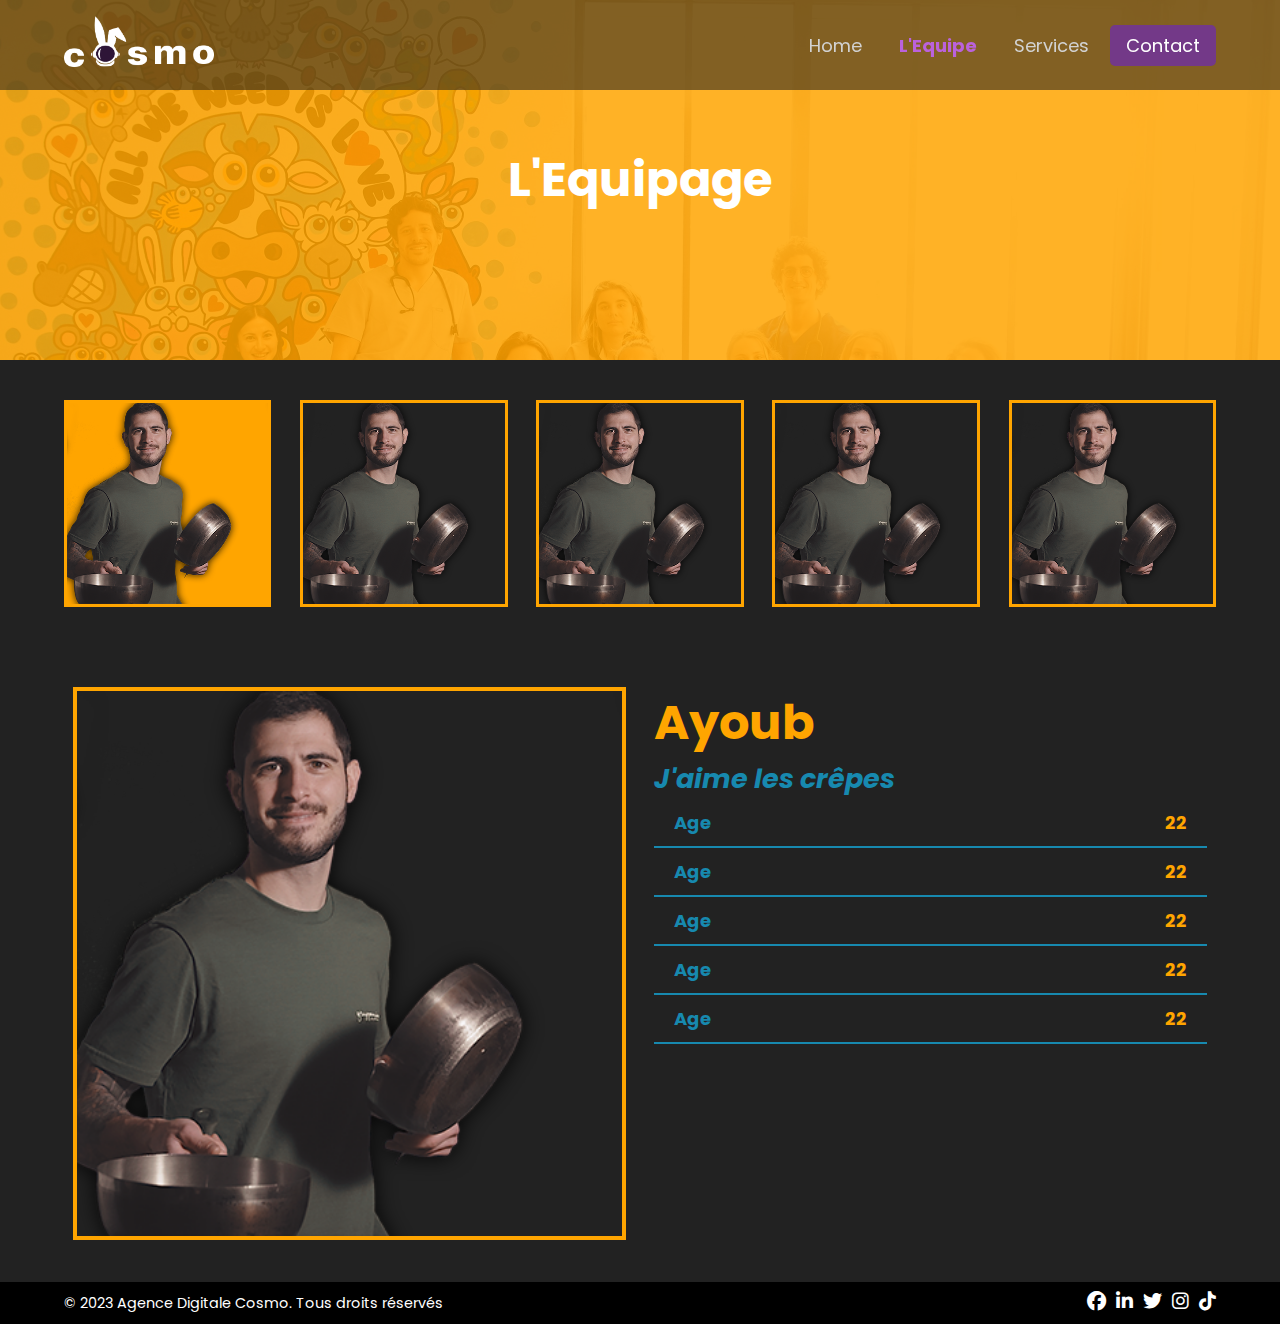
==== pages/equipe.html @ 5e19928f "added initial files" ====
<!DOCTYPE html>
<html lang="fr">
<head>
    <meta charset="UTF-8">
    <meta http-equiv="X-UA-Compatible" content="IE=edge">
    <meta name="viewport" content="width=device-width, initial-scale=1.0">

    <link rel="stylesheet" href="../styles/styles.css">
    <link rel="stylesheet" href="../styles/equipe.css">
    <link rel="stylesheet" href="https://cdnjs.cloudflare.com/ajax/libs/font-awesome/6.4.0/css/all.min.css">
    <title>L'Equipe</title>
</head>
<body>
    <!-- Header -->
    <header id="header">
        <section class="logo">
            
            <img src="../img/cosmoLogo.png" alt="">
        </section>

        <nav class="pcNav">
            <ul>
                <li><a href="../index.html">Home</a></li>
                <li><a href="./equipe.html" class="current">L'Equipe</a></li>
                <li><a href="./services.html">Services</a></li>
                <li class="contactNav"><a href="./contact.html">Contact</a></li>
            </ul>
        </nav>

        <i class="fa-solid fa-bars hambugerMenu" onclick="appearNav()"></i>
        
        <nav class="otherNav" id="otherNav">
            <ul>
                <li><a href="../index.html">Home</a></li>
                <li><a href="./equipe.html" class="current">L'Equipe</a></li>
                <li><a href="./services.html">Services</a></li>
                <li class="contactNav"><a href="./contact.html">Contact</a></li>
            </ul>
        </nav>

    </header>


    <!-- Main -->
    <main>

        <article class="heroServices">
            <h1>L'Equipage</h1>
        </article>
        
        <!-- Crew Squares-->
        <article class="crewSquares">
            <figure onclick="Ayoub()">
                <div class="overlay" style="opacity: 1;" id="AyoubBtn"></div>
                <img src="../img/thumb_pietro.png" alt="">
            </figure>

            <figure onclick="Fouad()">
                <div class="overlay" id="FouadBtn"></div>
                <img src="../img/thumb_pietro.png" alt="">
            </figure>

            <figure onclick="Cedric()">
                <div class="overlay" id="CedricBtn"></div>
                <img src="../img/thumb_pietro.png" alt="">
            </figure>

            <figure onclick="Renata()">
                <div class="overlay" id="RenataBtn"></div>
                <img src="../img/thumb_pietro.png" alt="">
            </figure>

            <figure onclick="Afif()">
                <div class="overlay" id="AfifBtn"></div>
                <img src="../img/thumb_pietro.png" alt="">
            </figure>
        </article>

        <article class="crewInformation" style="display: flex;" id="Ayoub">
            <section class="video">
                <img src="../img/thumb_pietro.png" alt="">
            </section>
            <section class="crewText">
                <h1>Ayoub</h1>
                <h2>J'aime les crêpes</h2>
                <ul>
                    <li><p>Age</p> <p>22</p></li>
                    <li><p>Age</p> <p>22</p></li>
                    <li><p>Age</p> <p>22</p></li>
                    <li><p>Age</p> <p>22</p></li>
                    <li><p>Age</p> <p>22</p></li>
                </ul>
            </section>
        </article>

        <article class="crewInformation" id="Fouad">
            <section class="video">
                <img src="../img/thumb_pietro.png" alt="">
            </section>
            <section class="crewText">
                <h1>Fouad</h1>
                <h2>J'aime manger</h2>
                <ul>
                    <li>
                        <p>Age</p>
                        <p>22</p>
                    </li>
                    <li>
                        <p>Age</p>
                        <p>22</p>
                    </li>
                    <li>
                        <p>Age</p>
                        <p>22</p>
                    </li>
                    <li>
                        <p>Age</p>
                        <p>22</p>
                    </li>
                    <li>
                        <p>Age</p>
                        <p>22</p>
                    </li>
                </ul>
            </section>
        </article>

        <article class="crewInformation" id="Cedric">
            <section class="video">
                <img src="../img/thumb_pietro.png" alt="">
            </section>
            <section class="crewText">
                <h1>Cedric</h1>
                <h2>J'aime manger une pizza avec de l'ananas</h2>
                <ul>
                    <li>
                        <p>Age</p>
                        <p>22</p>
                    </li>
                    <li>
                        <p>Age</p>
                        <p>22</p>
                    </li>
                    <li>
                        <p>Age</p>
                        <p>22</p>
                    </li>
                    <li>
                        <p>Age</p>
                        <p>22</p>
                    </li>
                    <li>
                        <p>Age</p>
                        <p>22</p>
                    </li>
                </ul>
            </section>
        </article>

        <article class="crewInformation" id="Renata">
            <section class="video">
                <img src="../img/thumb_pietro.png" alt="">
            </section>
            <section class="crewText">
                <h1>Renata</h1>
                <h2>J'aime pas manger du tout</h2>
                <ul>
                    <li>
                        <p>Age</p>
                        <p>22</p>
                    </li>
                    <li>
                        <p>Age</p>
                        <p>22</p>
                    </li>
                    <li>
                        <p>Age</p>
                        <p>22</p>
                    </li>
                    <li>
                        <p>Age</p>
                        <p>22</p>
                    </li>
                    <li>
                        <p>Age</p>
                        <p>22</p>
                    </li>
                </ul>
            </section>
        </article>

        <article class="crewInformation" id="Afif">
            <section class="video">
                <img src="../img/thumb_pietro.png" alt="">
            </section>
            <section class="crewText">
                <h1>Afif</h1>
                <h2>J'aime du couscous sans merguez</h2>
                <ul>
                    <li>
                        <p>Age</p>
                        <p>22</p>
                    </li>
                    <li>
                        <p>Age</p>
                        <p>22</p>
                    </li>
                    <li>
                        <p>Age</p>
                        <p>22</p>
                    </li>
                    <li>
                        <p>Age</p>
                        <p>22</p>
                    </li>
                    <li>
                        <p>Age</p>
                        <p>22</p>
                    </li>
                </ul>
            </section>
        </article>
        
        

    </main>

    <footer>
        <section class="secondFooter">
            <p>© 2023 Agence Digitale Cosmo. Tous droits réservés</p>
            
            <ul>
                <li><a href="#"><i class="fa-brands fa-facebook"></i></a></li>
                <li><a href="#"><i class="fa-brands fa-linkedin-in"></i></a></li>
                <li><a href="#"><i class="fa-brands fa-twitter"></i></a></li>
                <li><a href="#"><i class="fa-brands fa-instagram"></i></a></li>
                <li><a href="#"><i class="fa-brands fa-tiktok"></i></a></li>
            </ul>
            </div>
        </section>
    </footer>

    <script src="../js/script.js"></script>
</body>
</html>
---- styles/styles.css ----
@import url('https://fonts.googleapis.com/css?family=Poppins');

*{
    margin: 0;
    padding: 0;
    box-sizing: border-box;
}

ul{
    list-style: none;
}

a{
    text-decoration: none;
    color: black;
}

body{
    font-size: 18px;
    font-family: 'Poppins', sans-serif;
    background-color: #222;
}

img{
    width: 100%;
    object-fit: cover;
}

/* Header */

header{
    padding: 0 5%;
    background-color: #22222290;
    display: flex;
    justify-content: space-between;
    align-items: center;
    height: 10vh;
    position: fixed;
    top: 0;
    left: 0;
    z-index: 99;
    width: 100%;
}

.DarkerHeader{
    background-color: #222;
}
header nav ul{
    display: flex;
    position: relative;
    gap: 5px;
    width: 100%;
    justify-content: center;
    align-items: center;
}




header nav ul a{
    padding: 8px 16px;
    transition: 0.3s ease;
    color: #d2d2d2;
}


header nav ul a:hover{
    color: #bb62dc;
}

header .current{
    color: #bb62dc;
    font-weight: bold;
}

header nav ul .contactNav a{
    background-color: #733988;
    border-radius: 5px;
    color: white;
    transition: 0.2s ease-in-out;
}

header nav ul .contactNav a:hover{
    filter: brightness(1.3);
}

.logo{
    width: 150px;
}


header .fa-solid, .fa-bars, .hambugerMenu, .hambugerMenu::before{
    display: none;
    font-size: 2rem;
}

.otherNav{
    display: none;
}

@media (max-width:800px) {

    /* Nav */

    header .fa-solid,
        .fa-bars,
        .hambugerMenu,
        .hambugerMenu::before {
        display: block;
        font-size: 2rem;
        color: white;
        cursor: pointer;
    }

    .pcNav {
        display: none;
    }

    .otherNav {
        position: absolute;
        top: 10vh;
        background-color: #222;
        left: 0;
        width: 100%;
        display: none;
        transition: 0.4s ease-in-out;
        opacity: 0;
    }

    .navAppear {
        display: flex;
        z-index: 99;
        animation: fadeIn 0.15s ease-in-out forwards;
    }

    @keyframes fadeIn {
        to {
            opacity: 1;
        }
    }

    .otherNav ul {
        flex-direction: column;
    }

    .otherNav ul li {
        padding: 40px 0;
    }

    .otherNav ul li a {
        font-size: 1.6rem;
    }

    .otherNav ul li.contactNav a {
        background-color: transparent;
        color: #d2d2d2;
    }

    .otherNav ul li.contactNav {
        filter: brightness(1);
    }
}



/* Footer */

footer {
    background-color: black;
    border-top: 2px solid #222;
    color: white;
    padding: 10px 5%;
}

footer section {
    display: flex;
    align-items: center;
    justify-content: space-between;
    font-size: 0.9rem;
}

footer ul {
    display: flex;
    align-items: center;
    gap: 10px;
}

footer ul i {
    font-size: 1.2rem;
    color: white;
}

@media (max-width:610px) {
    footer section {
        gap: 20px;
            flex-direction: column-reverse;
        }
}


/* Banner */


.heroServices {
    height: 300px;
    width: 100%;
    display: flex;
    align-items: center;
    justify-content: center;
    background-image: url('../img/clinique.jpg');
    background-size: cover;
    position: relative;
    padding: 20vh 0;
}

.heroServices h1 {
    position: relative;
    z-index: 10;
    color: white;
}

.heroServices::before {
    position: absolute;
    content: '';
    top: 0;
    left: 0;
    height: 100%;
    width: 100%;
    background-color: orange;
    opacity: 0.85;
}

.heroServices h1 {
    font-size: 3rem;
}
---- styles/equipe.css ----
/* Squares */

.crewSquares{
    display: flex;
    width: 100%;
    padding: 40px 5%;
    align-items: center;
    justify-content: space-between;
    flex-wrap: wrap;
    gap: 15px;
}

.crewSquares figure{
    width: 18%;
    display: flex;
    justify-content: center;
    align-items: center;
    position: relative;
    border: 3px solid orange;
    cursor: pointer;
}

.crewSquares figure img{
    position: relative;
    z-index: 1;
}

.crewSquares figure .overlay{
    position: absolute;
    top: 0;
    left: 0;
    width: 100%;
    height: 100%;
    background-color: orange;
    z-index: 1;
    opacity: 0;
    transition: 0.15s ease-in-out;
}


.crewSquares figure:hover .overlay{
    opacity: 1;
}


/* Crew Information */


.crewInformation{
    display: flex;
    padding: 40px 5%;
    justify-content: space-evenly;
    gap: 20px;
    display: none;
}

.Appear{
    display: flex !important;
}


.crewInformation .video, .crewInformation .crewText{
    width: 48%;
    display: flex;
    flex-direction: column;
}

.crewInformation .video{
    border: 4px solid orange;
    height: 100%;
}


.crewInformation .crewText h1{
    font-size: 3rem;
    color: orange;
}


.crewInformation .crewText h2{
    color: rgb(23, 137, 175);
    font-style: italic;
}


.crewInformation .crewText ul{
    display: flex;
    flex-direction: column;
}


.crewInformation .crewText ul li{
    padding: 10px 20px;
    border-bottom: 2px solid #1789af;
    display: flex;
    align-items: center;
    justify-content: space-between;
}


.crewInformation .crewText ul li p:nth-child(1){
    font-weight: bold;
    color: #1789af;
}

.crewInformation .crewText ul li p:nth-child(2) {
    font-weight: bold;
    color: orange;
}


.crewInformation .crewText ul li:hover{
    background-color: orange;
}

.crewInformation .crewText ul li:hover p {
    color: white;
}



@media (max-width:800px){

    .crewSquares{
        justify-content: center;
    }
    .crewSquares figure{
        width: 30%;
    }
}


@media (max-width:768px) {

    .crewInformation{
        flex-direction: column;
    }

    .crewInformation .video, .crewInformation .crewText{
        width: 100%;
    }
}
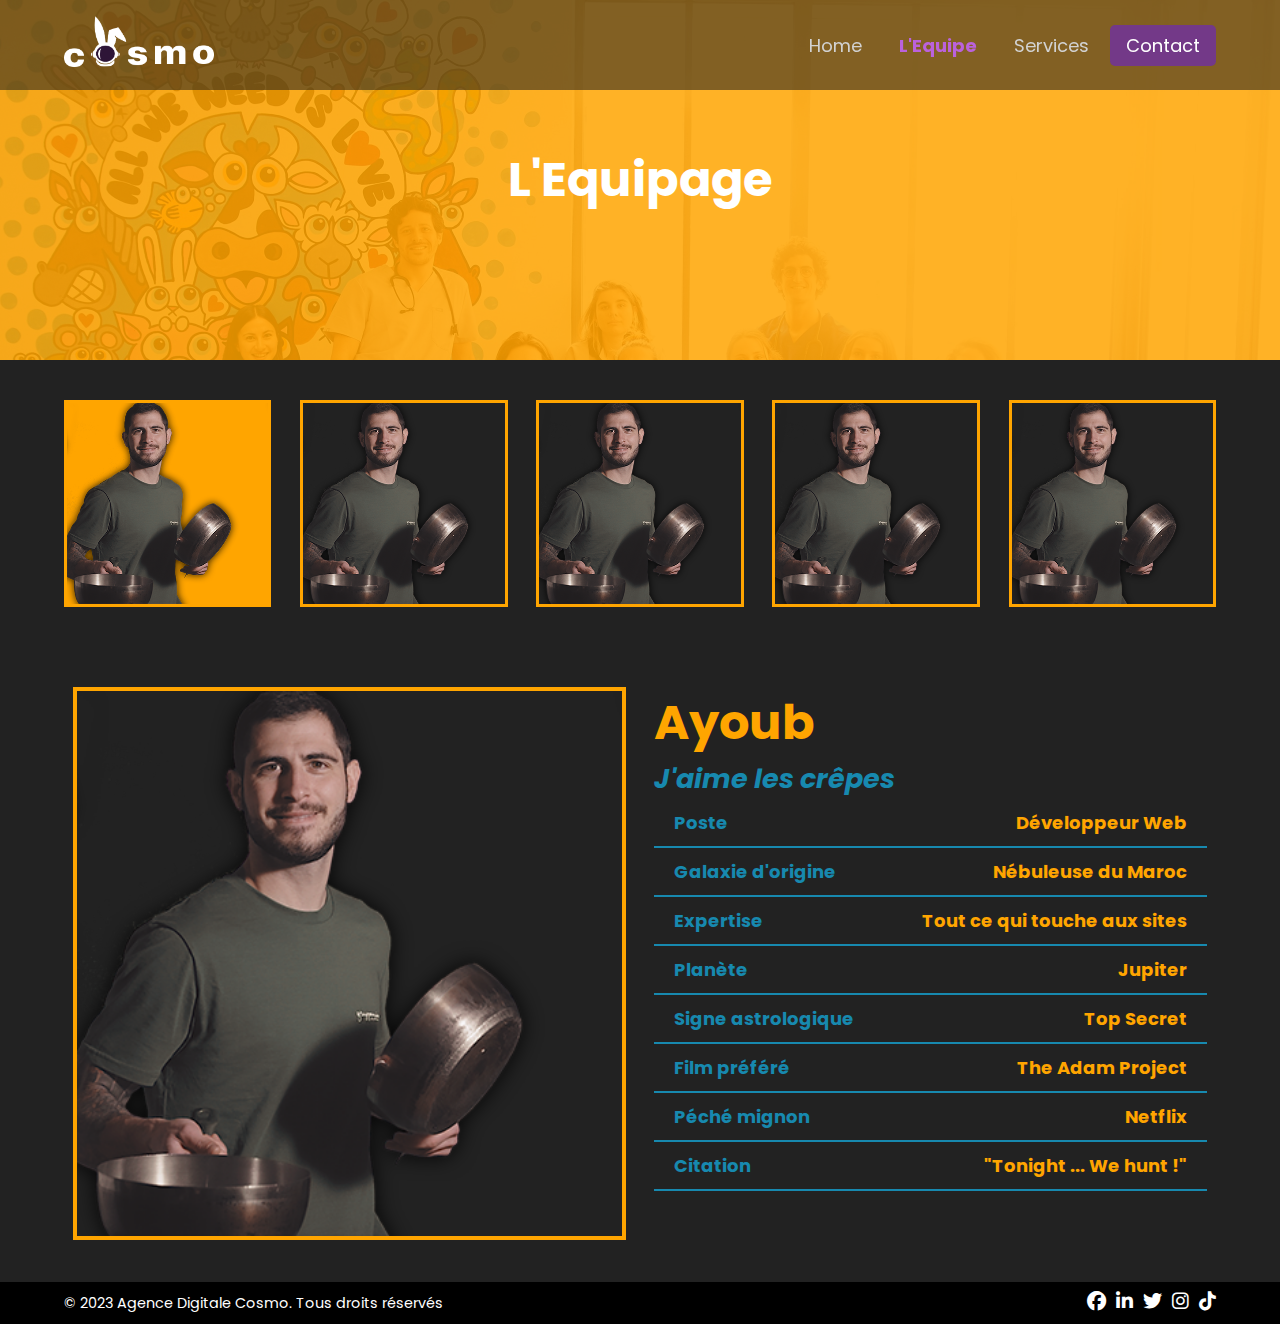
==== commit 4b41aea1: "added info personnels" ====
--- a/pages/equipe.html
+++ b/pages/equipe.html
@@ -84,11 +84,14 @@
                 <h1>Ayoub</h1>
                 <h2>J'aime les crêpes</h2>
                 <ul>
-                    <li><p>Age</p> <p>22</p></li>
-                    <li><p>Age</p> <p>22</p></li>
-                    <li><p>Age</p> <p>22</p></li>
-                    <li><p>Age</p> <p>22</p></li>
-                    <li><p>Age</p> <p>22</p></li>
+                    <li><p>Poste</p> <p>Développeur Web</p></li>
+                    <li><p>Galaxie d'origine</p> <p>Nébuleuse du Maroc</p></li>
+                    <li><p>Expertise</p> <p>Tout ce qui touche aux sites</p></li>
+                    <li><p>Planète</p> <p>Jupiter</p></li>
+                    <li><p>Signe astrologique</p> <p>Top Secret</p></li>
+                    <li><p>Film préféré</p> <p>The Adam Project</p></li>
+                    <li><p>Péché mignon</p> <p>Netflix</p></li>
+                    <li><p>Citation</p> <p>"Tonight ... We hunt !"</p></li>
                 </ul>
             </section>
         </article>
@@ -101,26 +104,14 @@
                 <h1>Fouad</h1>
                 <h2>J'aime manger</h2>
                 <ul>
-                    <li>
-                        <p>Age</p>
-                        <p>22</p>
-                    </li>
-                    <li>
-                        <p>Age</p>
-                        <p>22</p>
-                    </li>
-                    <li>
-                        <p>Age</p>
-                        <p>22</p>
-                    </li>
-                    <li>
-                        <p>Age</p>
-                        <p>22</p>
-                    </li>
-                    <li>
-                        <p>Age</p>
-                        <p>22</p>
-                    </li>
+                    <li><p>Poste</p> <p>Chargé de communication / Concepteur Rédacteur</p></li>
+                    <li><p>Galaxie d'origine</p> <p>Grand Nuage d’Algérie</p></li>
+                    <li><p>Expertise</p> <p>Les idées et la créativité</p></li>
+                    <li><p>Planète</p> <p>Pluton</p></li>
+                    <li><p>Signe astrologique</p> <p>Capricorne</p></li>
+                    <li><p>Film préféré</p> <p>Interstellar</p></li>
+                    <li><p>Péché mignon</p> <p>Gourmandise (beaucoup de sucre)</p></li>
+                    <li><p>Citation</p> <p>"Like a bullet from a gun it burns, when you realize it was never your girl it was just your turn"</p></li>
                 </ul>
             </section>
         </article>
@@ -133,26 +124,14 @@
                 <h1>Cedric</h1>
                 <h2>J'aime manger une pizza avec de l'ananas</h2>
                 <ul>
-                    <li>
-                        <p>Age</p>
-                        <p>22</p>
-                    </li>
-                    <li>
-                        <p>Age</p>
-                        <p>22</p>
-                    </li>
-                    <li>
-                        <p>Age</p>
-                        <p>22</p>
-                    </li>
-                    <li>
-                        <p>Age</p>
-                        <p>22</p>
-                    </li>
-                    <li>
-                        <p>Age</p>
-                        <p>22</p>
-                    </li>
+                    <li><p>Poste</p> <p>Graphiste</p></li>
+                    <li><p>Galaxie d'origine</p> <p>Nébuleuse du Rwanda</p></li>
+                    <li><p>Expertise</p> <p>00</p></li>
+                    <li><p>Planète</p> <p>Saturne</p></li>
+                    <li><p>Signe astrologique</p> <p>Capricorne</p></li>
+                    <li><p>Film préféré</p> <p>La planète des singes</p></li>
+                    <li><p>Péché mignon</p> <p>00</p></li>
+                    <li><p>Citation</p> <p>"00"</p></li>
                 </ul>
             </section>
         </article>
@@ -197,26 +176,14 @@
                 <h1>Afif</h1>
                 <h2>J'aime du couscous sans merguez</h2>
                 <ul>
-                    <li>
-                        <p>Age</p>
-                        <p>22</p>
-                    </li>
-                    <li>
-                        <p>Age</p>
-                        <p>22</p>
-                    </li>
-                    <li>
-                        <p>Age</p>
-                        <p>22</p>
-                    </li>
-                    <li>
-                        <p>Age</p>
-                        <p>22</p>
-                    </li>
-                    <li>
-                        <p>Age</p>
-                        <p>22</p>
-                    </li>
+                    <li><p>Poste</p> <p>Graphiste</p></li>
+                    <li><p>Galaxie d'origine</p> <p>Grand Nuage d’Algérie</p></li>
+                    <li><p>Expertise</p> <p>Creation numérique</p></li>
+                    <li><p>Planète</p> <p>Vénus</p></li>
+                    <li><p>Signe astrologique</p> <p>Taureau</p></li>
+                    <li><p>Film préféré</p> <p>Bienvenue à Gattaca</p></li>
+                    <li><p>Péché mignon</p> <p>00</p></li>
+                    <li><p>Citation</p> <p>"Je me suis rendu compte à quel point j’étais loin de mon rêve quand je m’en suis approché."</p></li>
                 </ul>
             </section>
         </article>
